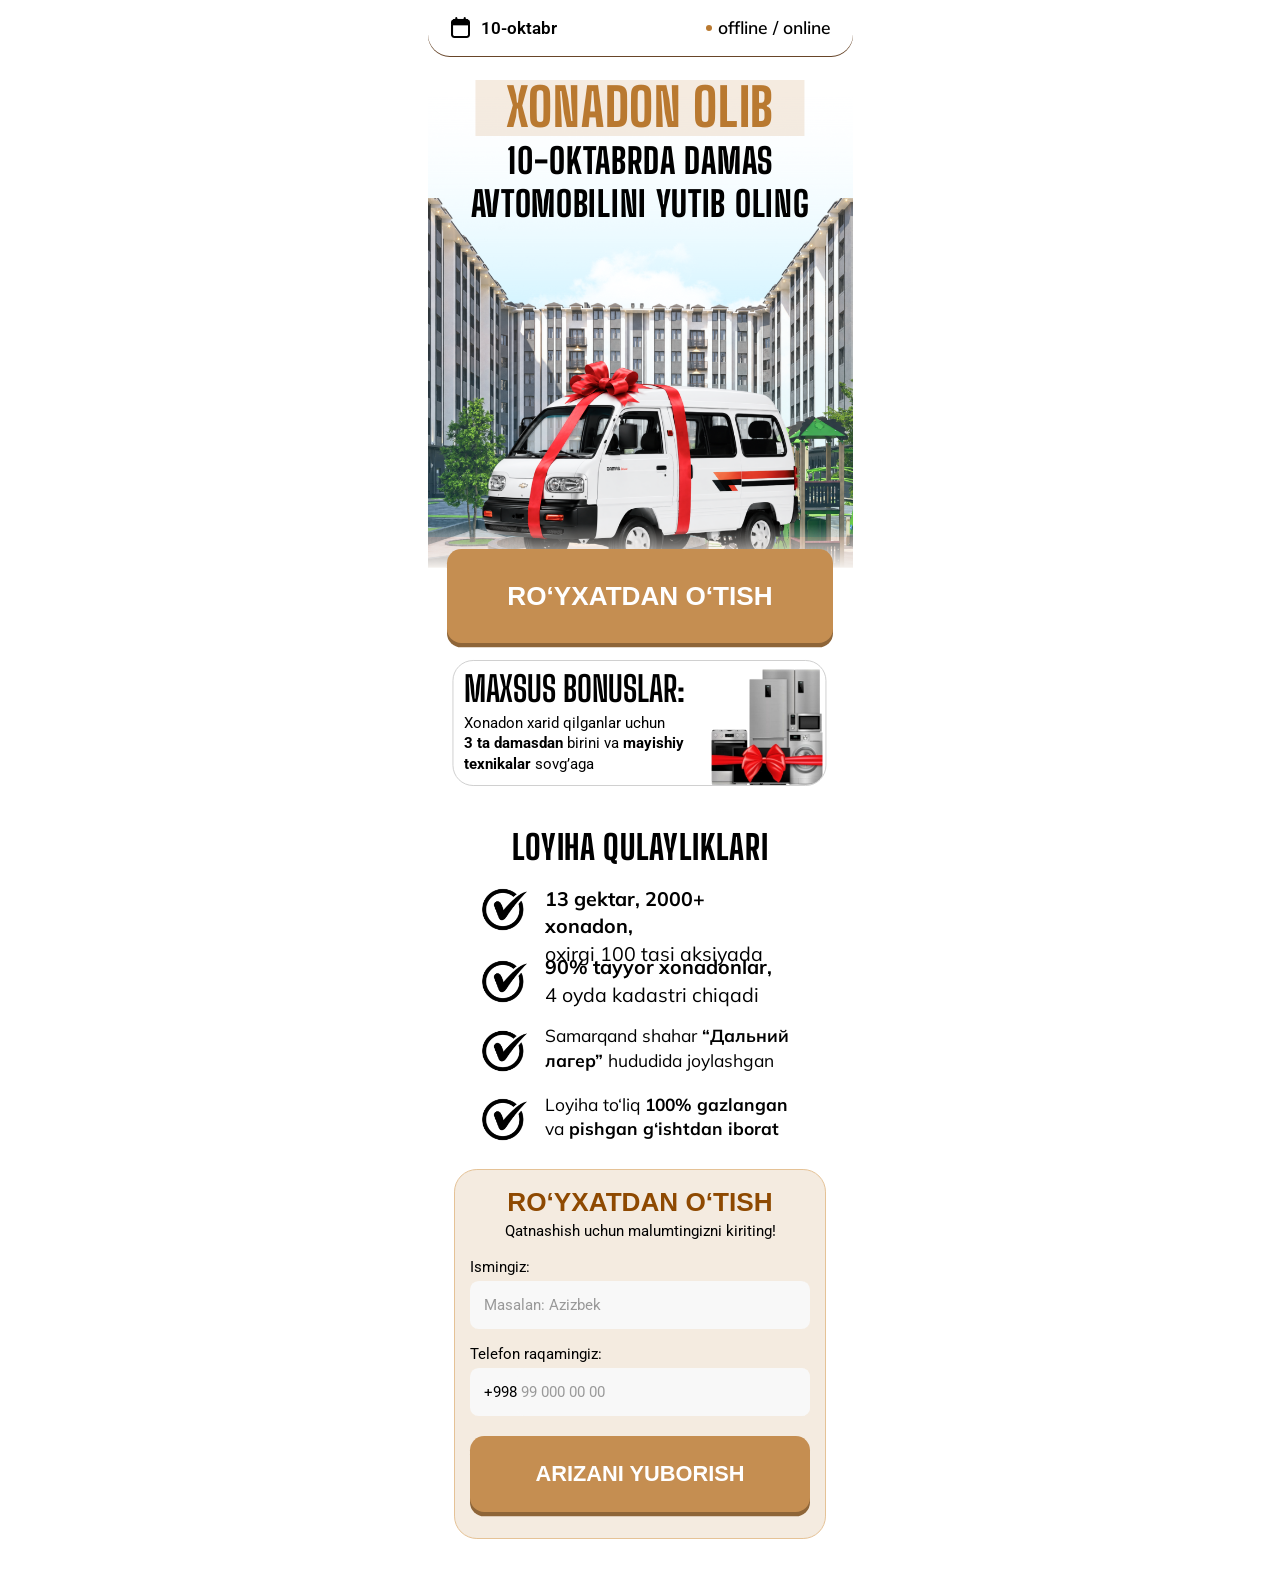
==== index.html @ c5d614e8 "Add three xonadon landing variants with registration forms" ====
<!doctype html>
<html lang="uz"><head><base href="./a/"><meta charset="utf-8"><meta name="viewport" content="width=device-width,initial-scale=1"><meta name="theme-color" content="#fff"><meta name="description" content="10-oktabr, offline / online. Samarqand shahar Дальний лагер hududidagi xonadonlar taqdimotida qatnashing."><title>Xonadon olib, Damas avtomobilini yutib oling</title><link rel="preload" href="./fonts/display.woff2" as="font" type="font/woff2" crossorigin><style>@font-face{font-family:Launch;src:url( "./fonts/display.woff2" ) format( "woff2" );font-weight:800;font-display:swap}*{box-sizing:border-box}html{background:#fff}body{margin:0;color:#000;font-family:Roboto,Arial,sans-serif}button,a,input{-webkit-tap-highlight-color:transparent}button{font:inherit;cursor:pointer}button:focus-visible,a:focus-visible{outline:3px solid #2196f3;outline-offset:4px}img{display:block}h1,h2,p{margin:0}strong{font-weight:700}.page{--u:calc(min(100vw,425px) / 390);width:100%;max-width:425px;margin:auto;overflow:hidden;background:#fff;padding-bottom:calc(27 * var(--u))}.hero{position:relative;isolation:isolate}.hero::after{content:"";position:absolute;left:0;right:0;bottom:0;z-index:-1;background-repeat:no-repeat;background-size:100% 100%}.event{position:relative;z-index:2;display:flex;align-items:center;justify-content:space-between;font-size:calc(16 * var(--u));white-space:nowrap}.event-date{display:flex;align-items:center;gap:calc(7 * var(--u))}.event-date img{width:calc(20 * var(--u));height:calc(21 * var(--u));object-fit:contain}.event-mode{display:flex;align-items:center;gap:calc(6 * var(--u))}.event-mode::before{content:"";width:calc(6 * var(--u));height:calc(6 * var(--u));border-radius:50%;background:var(--accent)}h1{position:relative;text-transform:uppercase;text-align:center;font-family:Launch,Impact, "Arial Narrow" ,sans-serif;font-weight:800}.headline-accent{color:var(--accent)}.cta{position:relative;display:flex;align-items:center;justify-content:center;border:0;text-align:center;text-transform:uppercase;font-family:HelveticaNeue,Arial,sans-serif;font-size:calc(24 * var(--u));font-weight:700;line-height:1;transition:filter .15s;z-index:3}.cta:hover{filter:brightness(1.035)}.cta:active{transform:translateY(2px)}@font-face{font-family:Roboto;src:url( "./fonts/roboto-400.woff2" ) format( "woff2" );font-weight:400;font-display:swap}@font-face{font-family:Roboto;src:url( "./fonts/roboto-600.woff2" ) format( "woff2" );font-weight:600;font-display:swap}@font-face{font-family:Roboto;src:url( "./fonts/roboto-700.woff2" ) format( "woff2" );font-weight:700;font-display:swap}@font-face{font-family:Mulish;src:url( "./fonts/mulish-600.woff2" ) format( "woff2" );font-weight:600;font-display:swap}@font-face{font-family:Launch;src:url( "./fonts/big-700.woff2" ) format( "woff2" );font-weight:700;font-display:swap}.theme-a{--accent:#b97930}.theme-a .hero{height:calc(504 * var(--u))}.theme-a .hero::after{top:0;height:calc(537 * var(--u));bottom:auto}.theme-a .event{height:calc(51 * var(--u));padding:0 calc(20 * var(--u)) 0 calc(22 * var(--u));border-radius:0 0 calc(20 * var(--u)) calc(20 * var(--u));box-shadow:0 1px #674529;background:#fff}.theme-a .event-date{font:600 calc(16 * var(--u)) / normal Roboto,Arial,sans-serif;gap:calc(10 * var(--u))}.theme-a .event-date img{width:calc(17 * var(--u));height:calc(19 * var(--u))}.event-mode{font:600 calc(16 * var(--u)) / calc(14 * var(--u)) Mulish,Arial,sans-serif;gap:calc(5 * var(--u))}.theme-a h1{position:absolute;top:calc(69 * var(--u));left:calc(11 * var(--u));width:calc(368 * var(--u));font-size:calc(32 * var(--u));line-height:1.24;letter-spacing:calc(.64 * var(--u))}.theme-a .headline-accent{position:relative;display:block;font-size:calc(48 * var(--u));line-height:1.24;isolation:isolate}.theme-a .headline-accent::before{content:"";position:absolute;z-index:-1;width:calc(302 * var(--u));height:calc(52 * var(--u));left:50%;top:calc(4 * var(--u));transform:translateX(-50%);background:#b9793026}.theme-a h1>span:last-child{display:block;transform:translateY(calc(-1 * var(--u)))}.theme-a .cta{width:calc(354 * var(--u));height:calc(86 * var(--u));margin:0 auto;border-radius:calc(13 * var(--u));background:#c58e51;color:#fff;box-shadow:0 calc(4 * var(--u)) #8e6538}.bonus{position:relative;width:calc(343 * var(--u));height:calc(115 * var(--u));margin:calc(16 * var(--u)) auto 0;transform:translateX(calc(-.5 * var(--u)));border:1px solid #d0d0d0;border-radius:calc(19 * var(--u));overflow:hidden;background:#fff}.bonus-copy{position:relative;z-index:1;padding:calc(8 * var(--u)) calc(10 * var(--u))}.bonus h2{font:700 calc(32 * var(--u)) / 1.1 Launch,Impact,sans-serif;text-transform:uppercase;letter-spacing:0}.bonus p{font:400 calc(14 * var(--u)) / 1.35 Roboto,Arial,sans-serif;margin-top:calc(4 * var(--u));width:calc(222 * var(--u))}.bonus-image{position:absolute;right:calc(-1 * var(--u));top:calc(-1 * var(--u));width:calc(119 * var(--u));height:calc(115 * var(--u));object-fit:cover}</style><link rel="stylesheet" href="./css/main.css" media="print" onload="this.media='all'"><noscript><link rel="stylesheet" href="./css/main.css"></noscript></head><body><main class="page theme-a">
  <section class="hero" aria-labelledby="headline">
    <header class="event"><span class="event-date"><img src="./assets/calendar-a.png" width="20" height="21" loading="lazy" decoding="async" alt="">10-oktabr</span><span class="event-mode">offline / online</span></header>
    <h1 id="headline"><span class="headline-accent">Xonadon olib</span><span>10-oktabrda Damas<br>avtomobilini yutib oling</span></h1>
  </section>
  <button class="cta" type="button" data-open-form>Ro‘yxatdan o‘tish</button>
  <aside class="bonus" aria-labelledby="bonus-title">
    <div class="bonus-copy"><h2 id="bonus-title">Maxsus bonuslar:</h2><p>Xonadon xarid qilganlar uchun<br><strong>3 ta damasdan</strong> birini va <strong>mayishiy texnikalar</strong> sovg’aga</p></div>
    <img class="bonus-image" src="./assets/bonus-appliances.png" width="238" height="230" loading="lazy" decoding="async" alt="Sovg‘a uchun maishiy texnikalar">
  </aside>
  <section class="benefits" aria-labelledby="benefits-title"><h2 class="section-title" id="benefits-title">Loyiha qulayliklari</h2>
    <ul class="benefit-list">
      <li><img src="./assets/check.png" width="86" height="86" loading="lazy" decoding="async" alt=""><p><strong>13 gektar, 2000+ xonadon,</strong><br>oxirgi 100 tasi aksiyada</p></li>
      <li><img src="./assets/check.png" width="86" height="86" loading="lazy" decoding="async" alt=""><p><strong>90% tayyor xonadonlar,</strong><br>4 oyda kadastri chiqadi</p></li>
      <li><img src="./assets/check.png" width="86" height="86" loading="lazy" decoding="async" alt=""><p>Samarqand shahar <strong>“Дальний лагер”</strong> hududida joylashgan</p></li>
      <li class="gas-benefit"><img src="./assets/check.png" width="86" height="86" loading="lazy" decoding="async" alt=""><p>Loyiha to‘liq <strong>100% gazlangan</strong><br>va <strong>pishgan g‘ishtdan iborat</strong></p></li>
    </ul>
  </section>
  <section id="registration" class="registration" aria-labelledby="form-title">
  <h2 id="form-title">Ro‘yxatdan o‘tish</h2>
  <p class="registration-intro">Qatnashish uchun malumtingizni kiriting!</p>
  <form id="registrationForm" method="post" novalidate>
    <div class="form-row"><label for="name">Ismingiz<span class="required-mark" aria-hidden="true">*</span><span class="label-colon">:</span></label><input id="name" name="name" type="text" autocomplete="name" placeholder="Masalan: Azizbek" maxlength="100" aria-describedby="nameError" required><p id="nameError" class="form-error" role="alert" hidden>Ismingizni harflar bilan to‘g‘ri kiriting.</p></div>
    <div class="form-row"><label for="phone">Telefon raqamingiz<span class="required-mark" aria-hidden="true">*</span><span class="label-colon">:</span></label><div class="phone-field"><span aria-hidden="true">+998</span><input id="phone" name="phone" type="tel" inputmode="numeric" autocomplete="tel-national" placeholder="99 000 00 00" aria-label="Telefon raqamingiz, O‘zbekiston +998" aria-describedby="phoneError" required></div><p id="phoneError" class="form-error" role="alert" hidden>+998 dan keyin 9 ta raqam kiriting.</p></div>
    <p id="form-error" class="form-error" role="alert" hidden></p>
    <p id="form-status" class="form-status" role="status" hidden></p>
    <button id="submitBtn" class="registration-submit" type="submit">Arizani yuborish<span class="submit-arrow" aria-hidden="true">→</span></button>
  </form>
</section>

</main>
<script src="./js/config.js" defer></script><script src="./js/landing.js" defer></script><script src="./js/main.js" defer></script><script src="./js/pixel.js" defer></script></body></html>
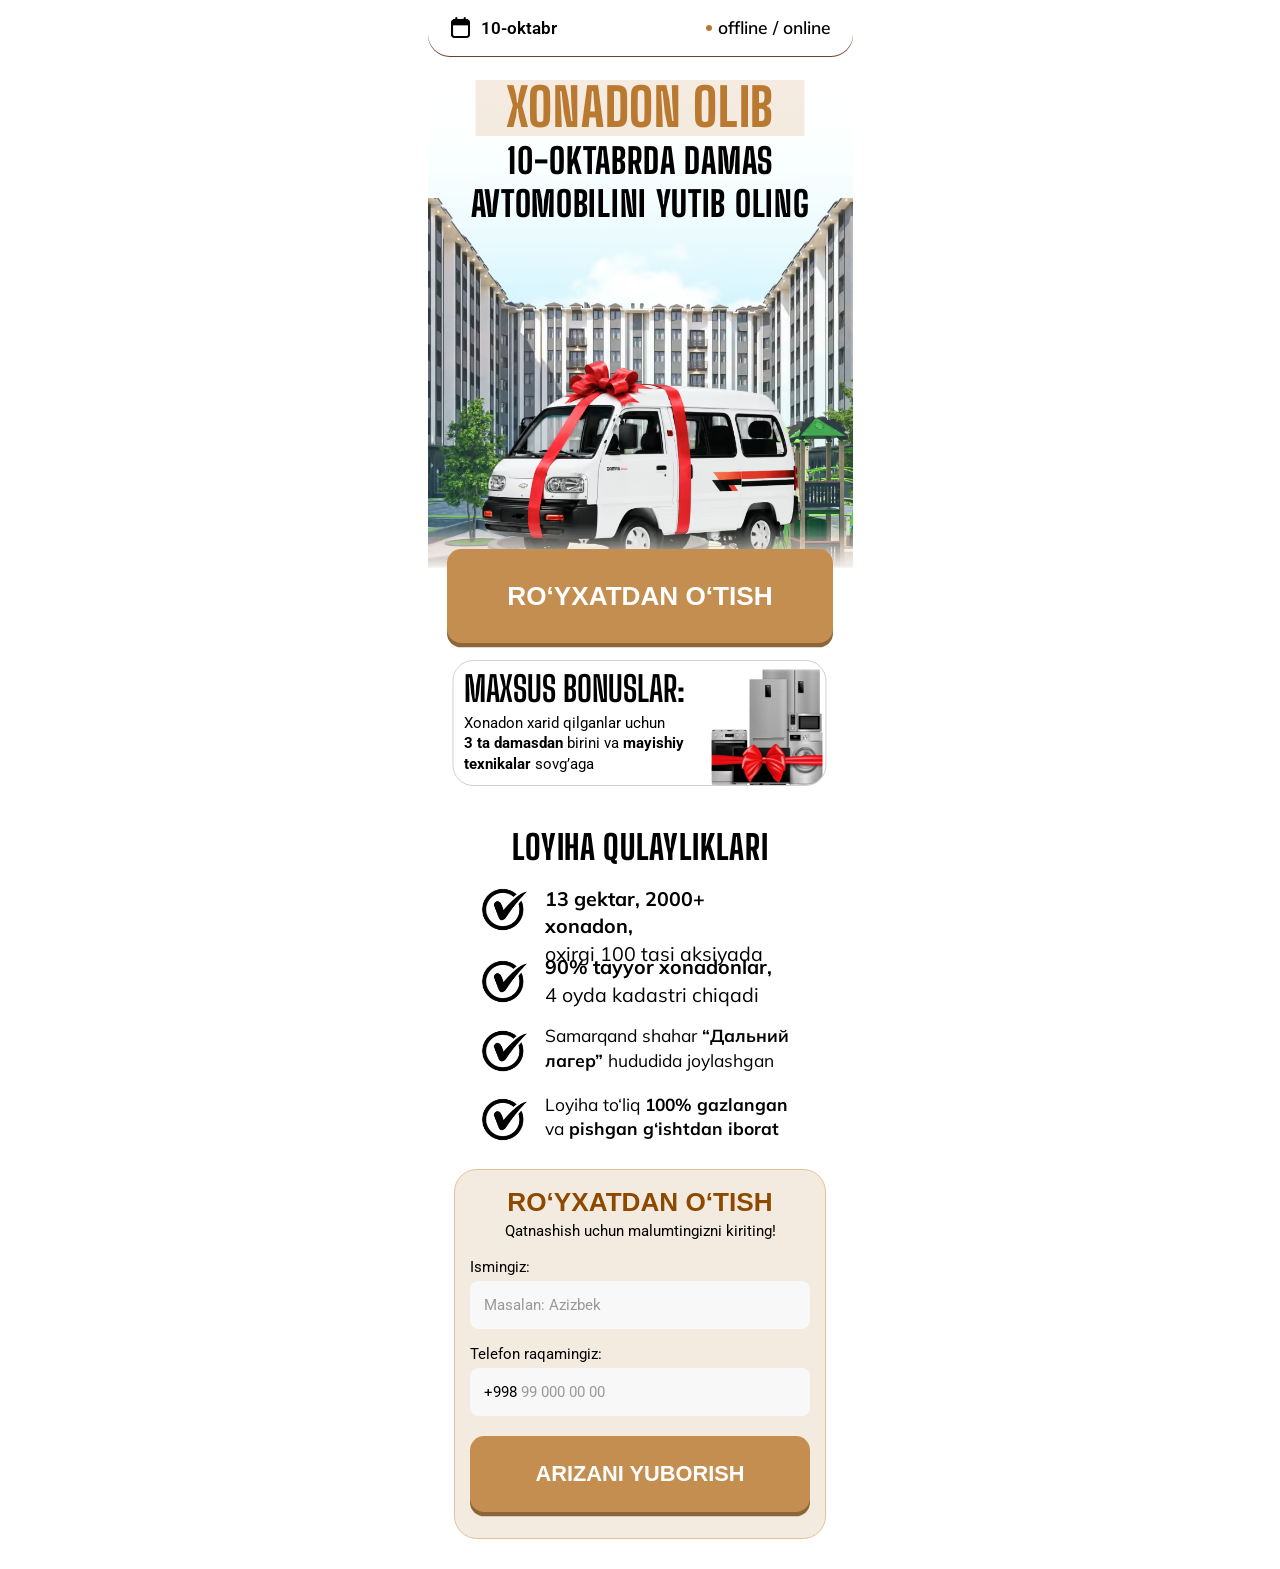
==== commit c12497a3: "Optimize AVIF assets, preload critical resources and connect registration endpoint" ====
--- a/index.html
+++ b/index.html
@@ -1,20 +1,20 @@
 <!doctype html>
 <html lang="uz"><head><base href="./a/"><meta charset="utf-8"><meta name="viewport" content="width=device-width,initial-scale=1"><meta name="theme-color" content="#fff"><meta name="description" content="10-oktabr, offline / online. Samarqand shahar Дальний лагер hududidagi xonadonlar taqdimotida qatnashing."><title>Xonadon olib, Damas avtomobilini yutib oling</title><link rel="preload" href="./fonts/display.woff2" as="font" type="font/woff2" crossorigin><style>@font-face{font-family:Launch;src:url( "./fonts/display.woff2" ) format( "woff2" );font-weight:800;font-display:swap}*{box-sizing:border-box}html{background:#fff}body{margin:0;color:#000;font-family:Roboto,Arial,sans-serif}button,a,input{-webkit-tap-highlight-color:transparent}button{font:inherit;cursor:pointer}button:focus-visible,a:focus-visible{outline:3px solid #2196f3;outline-offset:4px}img{display:block}h1,h2,p{margin:0}strong{font-weight:700}.page{--u:calc(min(100vw,425px) / 390);width:100%;max-width:425px;margin:auto;overflow:hidden;background:#fff;padding-bottom:calc(27 * var(--u))}.hero{position:relative;isolation:isolate}.hero::after{content:"";position:absolute;left:0;right:0;bottom:0;z-index:-1;background-repeat:no-repeat;background-size:100% 100%}.event{position:relative;z-index:2;display:flex;align-items:center;justify-content:space-between;font-size:calc(16 * var(--u));white-space:nowrap}.event-date{display:flex;align-items:center;gap:calc(7 * var(--u))}.event-date img{width:calc(20 * var(--u));height:calc(21 * var(--u));object-fit:contain}.event-mode{display:flex;align-items:center;gap:calc(6 * var(--u))}.event-mode::before{content:"";width:calc(6 * var(--u));height:calc(6 * var(--u));border-radius:50%;background:var(--accent)}h1{position:relative;text-transform:uppercase;text-align:center;font-family:Launch,Impact, "Arial Narrow" ,sans-serif;font-weight:800}.headline-accent{color:var(--accent)}.cta{position:relative;display:flex;align-items:center;justify-content:center;border:0;text-align:center;text-transform:uppercase;font-family:HelveticaNeue,Arial,sans-serif;font-size:calc(24 * var(--u));font-weight:700;line-height:1;transition:filter .15s;z-index:3}.cta:hover{filter:brightness(1.035)}.cta:active{transform:translateY(2px)}@font-face{font-family:Roboto;src:url( "./fonts/roboto-400.woff2" ) format( "woff2" );font-weight:400;font-display:swap}@font-face{font-family:Roboto;src:url( "./fonts/roboto-600.woff2" ) format( "woff2" );font-weight:600;font-display:swap}@font-face{font-family:Roboto;src:url( "./fonts/roboto-700.woff2" ) format( "woff2" );font-weight:700;font-display:swap}@font-face{font-family:Mulish;src:url( "./fonts/mulish-600.woff2" ) format( "woff2" );font-weight:600;font-display:swap}@font-face{font-family:Launch;src:url( "./fonts/big-700.woff2" ) format( "woff2" );font-weight:700;font-display:swap}.theme-a{--accent:#b97930}.theme-a .hero{height:calc(504 * var(--u))}.theme-a .hero::after{top:0;height:calc(537 * var(--u));bottom:auto}.theme-a .event{height:calc(51 * var(--u));padding:0 calc(20 * var(--u)) 0 calc(22 * var(--u));border-radius:0 0 calc(20 * var(--u)) calc(20 * var(--u));box-shadow:0 1px #674529;background:#fff}.theme-a .event-date{font:600 calc(16 * var(--u)) / normal Roboto,Arial,sans-serif;gap:calc(10 * var(--u))}.theme-a .event-date img{width:calc(17 * var(--u));height:calc(19 * var(--u))}.event-mode{font:600 calc(16 * var(--u)) / calc(14 * var(--u)) Mulish,Arial,sans-serif;gap:calc(5 * var(--u))}.theme-a h1{position:absolute;top:calc(69 * var(--u));left:calc(11 * var(--u));width:calc(368 * var(--u));font-size:calc(32 * var(--u));line-height:1.24;letter-spacing:calc(.64 * var(--u))}.theme-a .headline-accent{position:relative;display:block;font-size:calc(48 * var(--u));line-height:1.24;isolation:isolate}.theme-a .headline-accent::before{content:"";position:absolute;z-index:-1;width:calc(302 * var(--u));height:calc(52 * var(--u));left:50%;top:calc(4 * var(--u));transform:translateX(-50%);background:#b9793026}.theme-a h1>span:last-child{display:block;transform:translateY(calc(-1 * var(--u)))}.theme-a .cta{width:calc(354 * var(--u));height:calc(86 * var(--u));margin:0 auto;border-radius:calc(13 * var(--u));background:#c58e51;color:#fff;box-shadow:0 calc(4 * var(--u)) #8e6538}.bonus{position:relative;width:calc(343 * var(--u));height:calc(115 * var(--u));margin:calc(16 * var(--u)) auto 0;transform:translateX(calc(-.5 * var(--u)));border:1px solid #d0d0d0;border-radius:calc(19 * var(--u));overflow:hidden;background:#fff}.bonus-copy{position:relative;z-index:1;padding:calc(8 * var(--u)) calc(10 * var(--u))}.bonus h2{font:700 calc(32 * var(--u)) / 1.1 Launch,Impact,sans-serif;text-transform:uppercase;letter-spacing:0}.bonus p{font:400 calc(14 * var(--u)) / 1.35 Roboto,Arial,sans-serif;margin-top:calc(4 * var(--u));width:calc(222 * var(--u))}.bonus-image{position:absolute;right:calc(-1 * var(--u));top:calc(-1 * var(--u));width:calc(119 * var(--u));height:calc(115 * var(--u));object-fit:cover}</style><link rel="stylesheet" href="./css/main.css" media="print" onload="this.media='all'"><noscript><link rel="stylesheet" href="./css/main.css"></noscript></head><body><main class="page theme-a">
   <section class="hero" aria-labelledby="headline">
-    <header class="event"><span class="event-date"><img src="./assets/calendar-a.png" width="20" height="21" loading="lazy" decoding="async" alt="">10-oktabr</span><span class="event-mode">offline / online</span></header>
+    <header class="event"><span class="event-date"><img src="./assets/calendar-a.avif" width="20" height="21" loading="lazy" decoding="async" alt="">10-oktabr</span><span class="event-mode">offline / online</span></header>
     <h1 id="headline"><span class="headline-accent">Xonadon olib</span><span>10-oktabrda Damas<br>avtomobilini yutib oling</span></h1>
   </section>
   <button class="cta" type="button" data-open-form>Ro‘yxatdan o‘tish</button>
   <aside class="bonus" aria-labelledby="bonus-title">
     <div class="bonus-copy"><h2 id="bonus-title">Maxsus bonuslar:</h2><p>Xonadon xarid qilganlar uchun<br><strong>3 ta damasdan</strong> birini va <strong>mayishiy texnikalar</strong> sovg’aga</p></div>
-    <img class="bonus-image" src="./assets/bonus-appliances.png" width="238" height="230" loading="lazy" decoding="async" alt="Sovg‘a uchun maishiy texnikalar">
+    <img class="bonus-image" src="./assets/bonus-appliances.avif" width="238" height="230" loading="lazy" decoding="async" alt="Sovg‘a uchun maishiy texnikalar">
   </aside>
   <section class="benefits" aria-labelledby="benefits-title"><h2 class="section-title" id="benefits-title">Loyiha qulayliklari</h2>
     <ul class="benefit-list">
-      <li><img src="./assets/check.png" width="86" height="86" loading="lazy" decoding="async" alt=""><p><strong>13 gektar, 2000+ xonadon,</strong><br>oxirgi 100 tasi aksiyada</p></li>
-      <li><img src="./assets/check.png" width="86" height="86" loading="lazy" decoding="async" alt=""><p><strong>90% tayyor xonadonlar,</strong><br>4 oyda kadastri chiqadi</p></li>
-      <li><img src="./assets/check.png" width="86" height="86" loading="lazy" decoding="async" alt=""><p>Samarqand shahar <strong>“Дальний лагер”</strong> hududida joylashgan</p></li>
-      <li class="gas-benefit"><img src="./assets/check.png" width="86" height="86" loading="lazy" decoding="async" alt=""><p>Loyiha to‘liq <strong>100% gazlangan</strong><br>va <strong>pishgan g‘ishtdan iborat</strong></p></li>
+      <li><img src="./assets/check.avif" width="86" height="86" loading="lazy" decoding="async" alt=""><p><strong>13 gektar, 2000+ xonadon,</strong><br>oxirgi 100 tasi aksiyada</p></li>
+      <li><img src="./assets/check.avif" width="86" height="86" loading="lazy" decoding="async" alt=""><p><strong>90% tayyor xonadonlar,</strong><br>4 oyda kadastri chiqadi</p></li>
+      <li><img src="./assets/check.avif" width="86" height="86" loading="lazy" decoding="async" alt=""><p>Samarqand shahar <strong>“Дальний лагер”</strong> hududida joylashgan</p></li>
+      <li class="gas-benefit"><img src="./assets/check.avif" width="86" height="86" loading="lazy" decoding="async" alt=""><p>Loyiha to‘liq <strong>100% gazlangan</strong><br>va <strong>pishgan g‘ishtdan iborat</strong></p></li>
     </ul>
   </section>
   <section id="registration" class="registration" aria-labelledby="form-title">
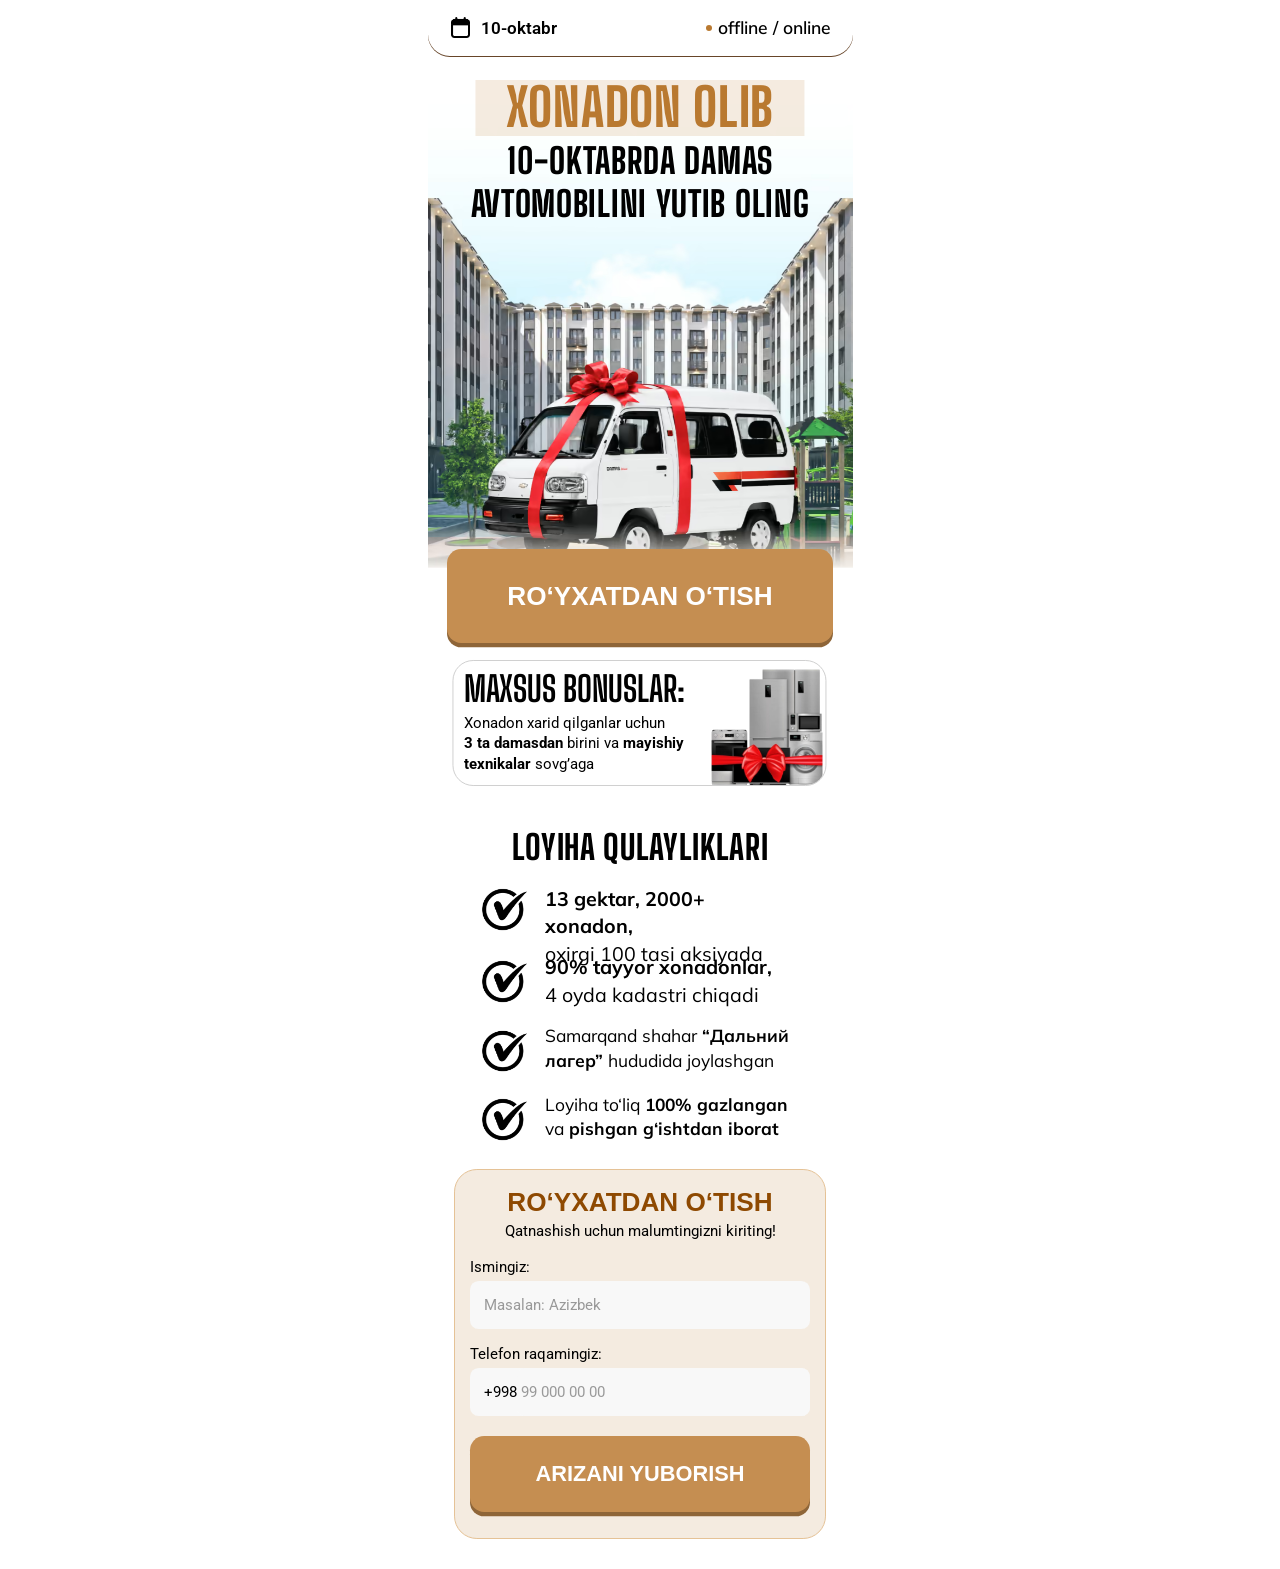
==== commit f543c263: "Consolidate A font weights and isolate hero painting" ====
--- a/index.html
+++ b/index.html
@@ -1,5 +1,5 @@
 <!doctype html>
-<html lang="uz"><head><base href="./a/"><meta charset="utf-8"><meta name="viewport" content="width=device-width,initial-scale=1"><meta name="theme-color" content="#fff"><meta name="description" content="10-oktabr, offline / online. Samarqand shahar Дальний лагер hududidagi xonadonlar taqdimotida qatnashing."><title>Xonadon olib, Damas avtomobilini yutib oling</title><link rel="preload" href="./fonts/display.woff2" as="font" type="font/woff2" crossorigin><style>@font-face{font-family:Launch;src:url( "./fonts/display.woff2" ) format( "woff2" );font-weight:800;font-display:swap}*{box-sizing:border-box}html{background:#fff}body{margin:0;color:#000;font-family:Roboto,Arial,sans-serif}button,a,input{-webkit-tap-highlight-color:transparent}button{font:inherit;cursor:pointer}button:focus-visible,a:focus-visible{outline:3px solid #2196f3;outline-offset:4px}img{display:block}h1,h2,p{margin:0}strong{font-weight:700}.page{--u:calc(min(100vw,425px) / 390);width:100%;max-width:425px;margin:auto;overflow:hidden;background:#fff;padding-bottom:calc(27 * var(--u))}.hero{position:relative;isolation:isolate}.hero::after{content:"";position:absolute;left:0;right:0;bottom:0;z-index:-1;background-repeat:no-repeat;background-size:100% 100%}.event{position:relative;z-index:2;display:flex;align-items:center;justify-content:space-between;font-size:calc(16 * var(--u));white-space:nowrap}.event-date{display:flex;align-items:center;gap:calc(7 * var(--u))}.event-date img{width:calc(20 * var(--u));height:calc(21 * var(--u));object-fit:contain}.event-mode{display:flex;align-items:center;gap:calc(6 * var(--u))}.event-mode::before{content:"";width:calc(6 * var(--u));height:calc(6 * var(--u));border-radius:50%;background:var(--accent)}h1{position:relative;text-transform:uppercase;text-align:center;font-family:Launch,Impact, "Arial Narrow" ,sans-serif;font-weight:800}.headline-accent{color:var(--accent)}.cta{position:relative;display:flex;align-items:center;justify-content:center;border:0;text-align:center;text-transform:uppercase;font-family:HelveticaNeue,Arial,sans-serif;font-size:calc(24 * var(--u));font-weight:700;line-height:1;transition:filter .15s;z-index:3}.cta:hover{filter:brightness(1.035)}.cta:active{transform:translateY(2px)}@font-face{font-family:Roboto;src:url( "./fonts/roboto-400.woff2" ) format( "woff2" );font-weight:400;font-display:swap}@font-face{font-family:Roboto;src:url( "./fonts/roboto-600.woff2" ) format( "woff2" );font-weight:600;font-display:swap}@font-face{font-family:Roboto;src:url( "./fonts/roboto-700.woff2" ) format( "woff2" );font-weight:700;font-display:swap}@font-face{font-family:Mulish;src:url( "./fonts/mulish-600.woff2" ) format( "woff2" );font-weight:600;font-display:swap}@font-face{font-family:Launch;src:url( "./fonts/big-700.woff2" ) format( "woff2" );font-weight:700;font-display:swap}.theme-a{--accent:#b97930}.theme-a .hero{height:calc(504 * var(--u))}.theme-a .hero::after{top:0;height:calc(537 * var(--u));bottom:auto}.theme-a .event{height:calc(51 * var(--u));padding:0 calc(20 * var(--u)) 0 calc(22 * var(--u));border-radius:0 0 calc(20 * var(--u)) calc(20 * var(--u));box-shadow:0 1px #674529;background:#fff}.theme-a .event-date{font:600 calc(16 * var(--u)) / normal Roboto,Arial,sans-serif;gap:calc(10 * var(--u))}.theme-a .event-date img{width:calc(17 * var(--u));height:calc(19 * var(--u))}.event-mode{font:600 calc(16 * var(--u)) / calc(14 * var(--u)) Mulish,Arial,sans-serif;gap:calc(5 * var(--u))}.theme-a h1{position:absolute;top:calc(69 * var(--u));left:calc(11 * var(--u));width:calc(368 * var(--u));font-size:calc(32 * var(--u));line-height:1.24;letter-spacing:calc(.64 * var(--u))}.theme-a .headline-accent{position:relative;display:block;font-size:calc(48 * var(--u));line-height:1.24;isolation:isolate}.theme-a .headline-accent::before{content:"";position:absolute;z-index:-1;width:calc(302 * var(--u));height:calc(52 * var(--u));left:50%;top:calc(4 * var(--u));transform:translateX(-50%);background:#b9793026}.theme-a h1>span:last-child{display:block;transform:translateY(calc(-1 * var(--u)))}.theme-a .cta{width:calc(354 * var(--u));height:calc(86 * var(--u));margin:0 auto;border-radius:calc(13 * var(--u));background:#c58e51;color:#fff;box-shadow:0 calc(4 * var(--u)) #8e6538}.bonus{position:relative;width:calc(343 * var(--u));height:calc(115 * var(--u));margin:calc(16 * var(--u)) auto 0;transform:translateX(calc(-.5 * var(--u)));border:1px solid #d0d0d0;border-radius:calc(19 * var(--u));overflow:hidden;background:#fff}.bonus-copy{position:relative;z-index:1;padding:calc(8 * var(--u)) calc(10 * var(--u))}.bonus h2{font:700 calc(32 * var(--u)) / 1.1 Launch,Impact,sans-serif;text-transform:uppercase;letter-spacing:0}.bonus p{font:400 calc(14 * var(--u)) / 1.35 Roboto,Arial,sans-serif;margin-top:calc(4 * var(--u));width:calc(222 * var(--u))}.bonus-image{position:absolute;right:calc(-1 * var(--u));top:calc(-1 * var(--u));width:calc(119 * var(--u));height:calc(115 * var(--u));object-fit:cover}</style><link rel="stylesheet" href="./css/main.css" media="print" onload="this.media='all'"><noscript><link rel="stylesheet" href="./css/main.css"></noscript></head><body><main class="page theme-a">
+<html lang="uz"><head><base href="./a/"><meta charset="utf-8"><meta name="viewport" content="width=device-width,initial-scale=1"><meta name="theme-color" content="#fff"><meta name="description" content="10-oktabr, offline / online. Samarqand shahar Дальний лагер hududidagi xonadonlar taqdimotida qatnashing."><title>Xonadon olib, Damas avtomobilini yutib oling</title><link rel="stylesheet" href="./css/main.css" fetchpriority="high" media="print" onload="this.media='all'"><link rel="preload" href="./fonts/display.woff2" as="font" type="font/woff2" crossorigin><style>@font-face{font-family:Launch;src:url( "./fonts/display.woff2" ) format( "woff2" );font-weight:800;font-display:swap}*{box-sizing:border-box}html{background:#fff}body{margin:0;color:#000;font-family:Roboto,Arial,sans-serif}button,a,input{-webkit-tap-highlight-color:transparent}button{font:inherit;cursor:pointer}button:focus-visible,a:focus-visible{outline:3px solid #2196f3;outline-offset:4px}img{display:block}h1,h2,p{margin:0}strong{font-weight:700}.page{--u:calc(min(100vw,425px) / 390);width:100%;max-width:425px;margin:auto;overflow:hidden;background:#fff;padding-bottom:calc(27 * var(--u))}.hero{position:relative;isolation:isolate}.hero::after{content:"";position:absolute;left:0;right:0;bottom:0;z-index:-1;background-repeat:no-repeat;background-size:100% 100%}.event{position:relative;z-index:2;display:flex;align-items:center;justify-content:space-between;font-size:calc(16 * var(--u));white-space:nowrap}.event-date{display:flex;align-items:center;gap:calc(7 * var(--u))}.event-date img{width:calc(20 * var(--u));height:calc(21 * var(--u));object-fit:contain}.event-mode{display:flex;align-items:center;gap:calc(6 * var(--u))}.event-mode::before{content:"";width:calc(6 * var(--u));height:calc(6 * var(--u));border-radius:50%;background:var(--accent)}h1{position:relative;text-transform:uppercase;text-align:center;font-family:Launch,Impact, "Arial Narrow" ,sans-serif;font-weight:800}.headline-accent{color:var(--accent)}.cta{position:relative;display:flex;align-items:center;justify-content:center;border:0;text-align:center;text-transform:uppercase;font-family:HelveticaNeue,Arial,sans-serif;font-size:calc(24 * var(--u));font-weight:700;line-height:1;transition:filter .15s;z-index:3}.cta:hover{filter:brightness(1.035)}.cta:active{transform:translateY(2px)}@font-face{font-family:Roboto;src:url( "./fonts/roboto-range.woff2" ) format( "woff2" );font-weight:400 700;font-display:swap}@font-face{font-family:Mulish;src:url( "./fonts/mulish-range.woff2" ) format( "woff2" );font-weight:400 700;font-display:swap}@font-face{font-family:Launch;src:url( "./fonts/big-700.woff2" ) format( "woff2" );font-weight:700;font-display:swap}.theme-a{--accent:#b97930}.theme-a .hero{height:calc(504 * var(--u))}.theme-a .hero::after{will-change:transform;top:0;height:calc(537 * var(--u));bottom:auto}.theme-a .event{height:calc(51 * var(--u));padding:0 calc(20 * var(--u)) 0 calc(22 * var(--u));border-radius:0 0 calc(20 * var(--u)) calc(20 * var(--u));box-shadow:0 1px #674529;background:#fff}.theme-a .event-date{font:600 calc(16 * var(--u)) / normal Roboto,Arial,sans-serif;gap:calc(10 * var(--u))}.theme-a .event-date img{width:calc(17 * var(--u));height:calc(19 * var(--u))}.event-mode{font:600 calc(16 * var(--u)) / calc(14 * var(--u)) Mulish,Arial,sans-serif;gap:calc(5 * var(--u))}.theme-a h1{position:absolute;top:calc(69 * var(--u));left:calc(11 * var(--u));width:calc(368 * var(--u));font-size:calc(32 * var(--u));line-height:1.24;letter-spacing:calc(.64 * var(--u))}.theme-a .headline-accent{position:relative;display:block;font-size:calc(48 * var(--u));line-height:1.24;isolation:isolate}.theme-a .headline-accent::before{content:"";position:absolute;z-index:-1;width:calc(302 * var(--u));height:calc(52 * var(--u));left:50%;top:calc(4 * var(--u));transform:translateX(-50%);background:#b9793026}.theme-a h1>span:last-child{display:block;transform:translateY(calc(-1 * var(--u)))}.theme-a .cta{width:calc(354 * var(--u));height:calc(86 * var(--u));margin:0 auto;border-radius:calc(13 * var(--u));background:#c58e51;color:#fff;box-shadow:0 calc(4 * var(--u)) #8e6538}.bonus{position:relative;width:calc(343 * var(--u));height:calc(115 * var(--u));margin:calc(16 * var(--u)) auto 0;transform:translateX(calc(-.5 * var(--u)));border:1px solid #d0d0d0;border-radius:calc(19 * var(--u));overflow:hidden;background:#fff}.bonus-copy{position:relative;z-index:1;padding:calc(8 * var(--u)) calc(10 * var(--u))}.bonus h2{font:700 calc(32 * var(--u)) / 1.1 Launch,Impact,sans-serif;text-transform:uppercase;letter-spacing:0}.bonus p{font:400 calc(14 * var(--u)) / 1.35 Roboto,Arial,sans-serif;margin-top:calc(4 * var(--u));width:calc(222 * var(--u))}.bonus-image{position:absolute;right:calc(-1 * var(--u));top:calc(-1 * var(--u));width:calc(119 * var(--u));height:calc(115 * var(--u));object-fit:cover}</style><noscript><link rel="stylesheet" href="./css/main.css"></noscript></head><body><main class="page theme-a">
   <section class="hero" aria-labelledby="headline">
     <header class="event"><span class="event-date"><img src="./assets/calendar-a.avif" width="20" height="21" loading="lazy" decoding="async" alt="">10-oktabr</span><span class="event-mode">offline / online</span></header>
     <h1 id="headline"><span class="headline-accent">Xonadon olib</span><span>10-oktabrda Damas<br>avtomobilini yutib oling</span></h1>
